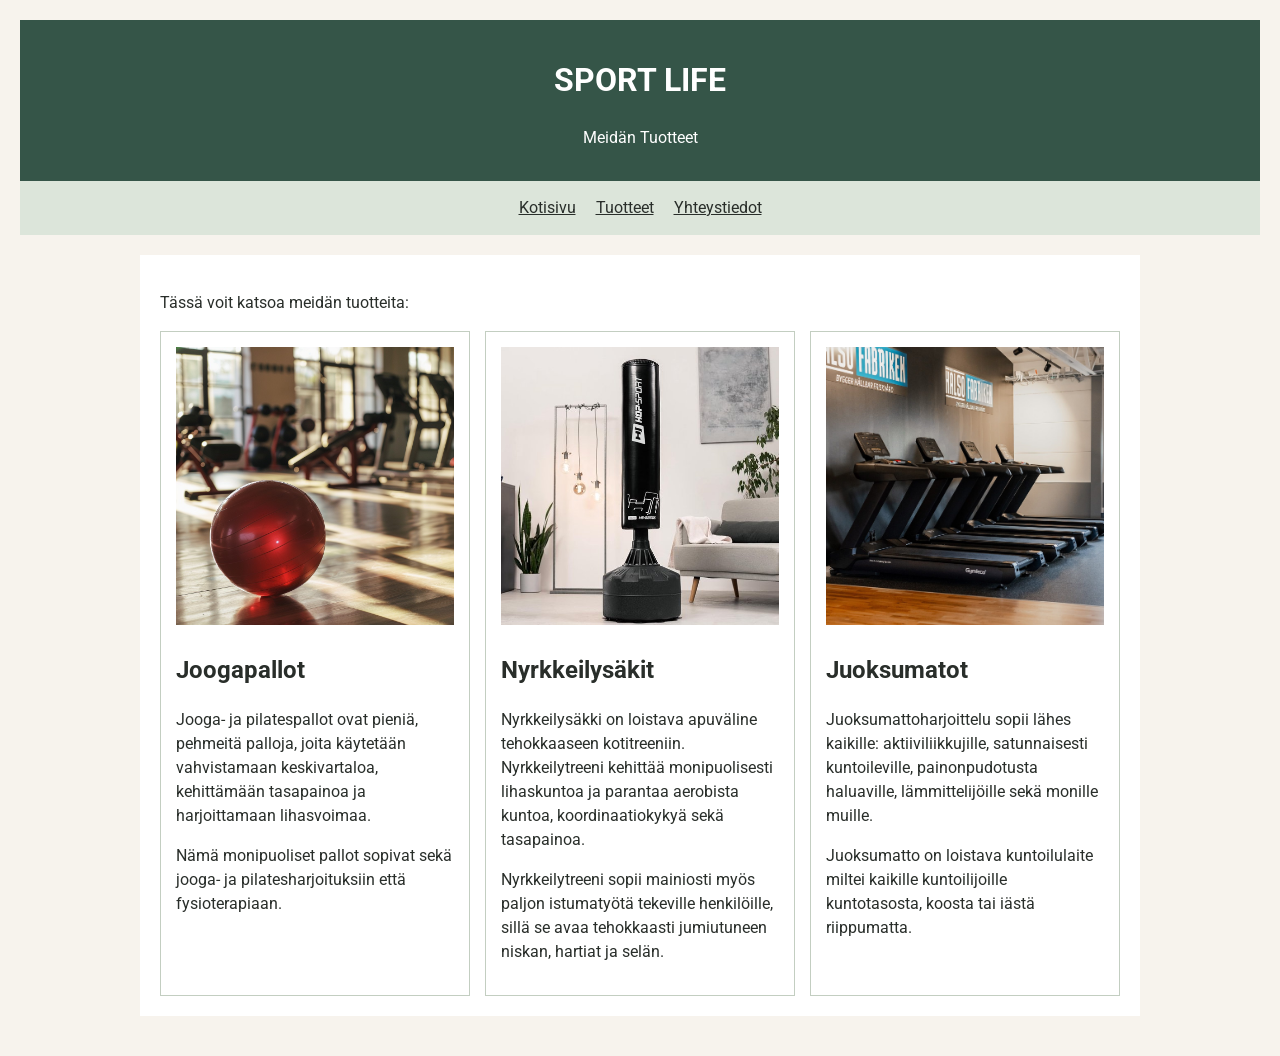
==== tehtävä/products.html @ 013dd5a3 "Valmis sivu ja README" ====
<!DOCTYPE html>
<html lang="fi">
<head>
  <meta charset="UTF-8">
  <meta name="viewport" content="width=device-width, initial-scale=1.0">
  <title>Tuotteet</title>
  <link rel="stylesheet" href="styles.css">
</head>
<body>

  <header>
    <h1>SPORT LIFE</h1>
    <p>Meidän Tuotteet</p>
  </header>

  <nav>
    <a href="index.html">Kotisivu</a>
    <a href="products.html">Tuotteet</a>
    <a href="contact.html">Yhteystiedot</a>
  </nav>

  <main>
    <p>Tässä voit katsoa meidän tuotteita:</p>

    <div class="products">
      <section>
        <img src="img/joggball.jpg" alt="Joogapallo">
        <h2>Joogapallot</h2>
        <p>Jooga- ja pilatespallot ovat pieniä, pehmeitä palloja, joita käytetään vahvistamaan keskivartaloa, kehittämään tasapainoa ja harjoittamaan lihasvoimaa.</p>
        <p>Nämä monipuoliset pallot sopivat sekä jooga- ja pilatesharjoituksiin että fysioterapiaan.</p>
      </section>

      <section>
        <img src="img/sakki.jpg" alt="Nyrkkeilysäkki">
        <h2>Nyrkkeilysäkit</h2>
        <p>Nyrkkeilysäkki on loistava apuväline tehokkaaseen kotitreeniin. Nyrkkeilytreeni kehittää monipuolisesti lihaskuntoa ja parantaa aerobista kuntoa, koordinaatiokykyä sekä tasapainoa.</p>
        <p>Nyrkkeilytreeni sopii mainiosti myös paljon istumatyötä tekeville henkilöille, sillä se avaa tehokkaasti jumiutuneen niskan, hartiat ja selän.</p>
      </section>

      <section>
        <img src="img/cardio.jpg" alt="Juoksumatto">
        <h2>Juoksumatot</h2>
        <p>Juoksumattoharjoittelu sopii lähes kaikille: aktiiviliikkujille, satunnaisesti kuntoileville, painonpudotusta haluaville, lämmittelijöille sekä monille muille.</p>
        <p>Juoksumatto on loistava kuntoilulaite miltei kaikille kuntoilijoille kuntotasosta, koosta tai iästä riippumatta.</p>
      </section>
    </div>
  </main>

</body>
</html>
---- tehtävä/styles.css ----
@import url('https://fonts.googleapis.com/css2?family=Roboto');
* {
  box-sizing: border-box;
}

body {
  margin: 0;
  padding: 20px;
  font-family: 'roboto', sans-serif;
  line-height: 1.5;
  background-color: #F7F3ED;
  color: #292E2A;
}

header {
  padding: 15px;
  text-align: center;
  background-color: #355548;
  color: white;
}

nav {
  display: flex;
  justify-content: center;
  gap: 20px;
  padding: 15px;
  background-color: #DCE5DA;
}

a {
  color: #292E2A;
}

main {
  background-color: #FFFFFF;
  max-width: 1000px;
  margin: 20px auto;
  padding: 20px;
}

img {
  max-width: 100%;
  height: auto;
}

.products {
  display: grid;
  grid-template-columns: 1fr 1fr 1fr;
  gap: 15px;
}

.products section {
  padding: 15px;
  border: 1px solid #C3CEC1;
  background-color: #FFFFFF;
}

.contact {
  display: flex;
  gap: 20px;
}

.contact div {
  width: 50%;
}

.contact img {
  width: 50%;
}
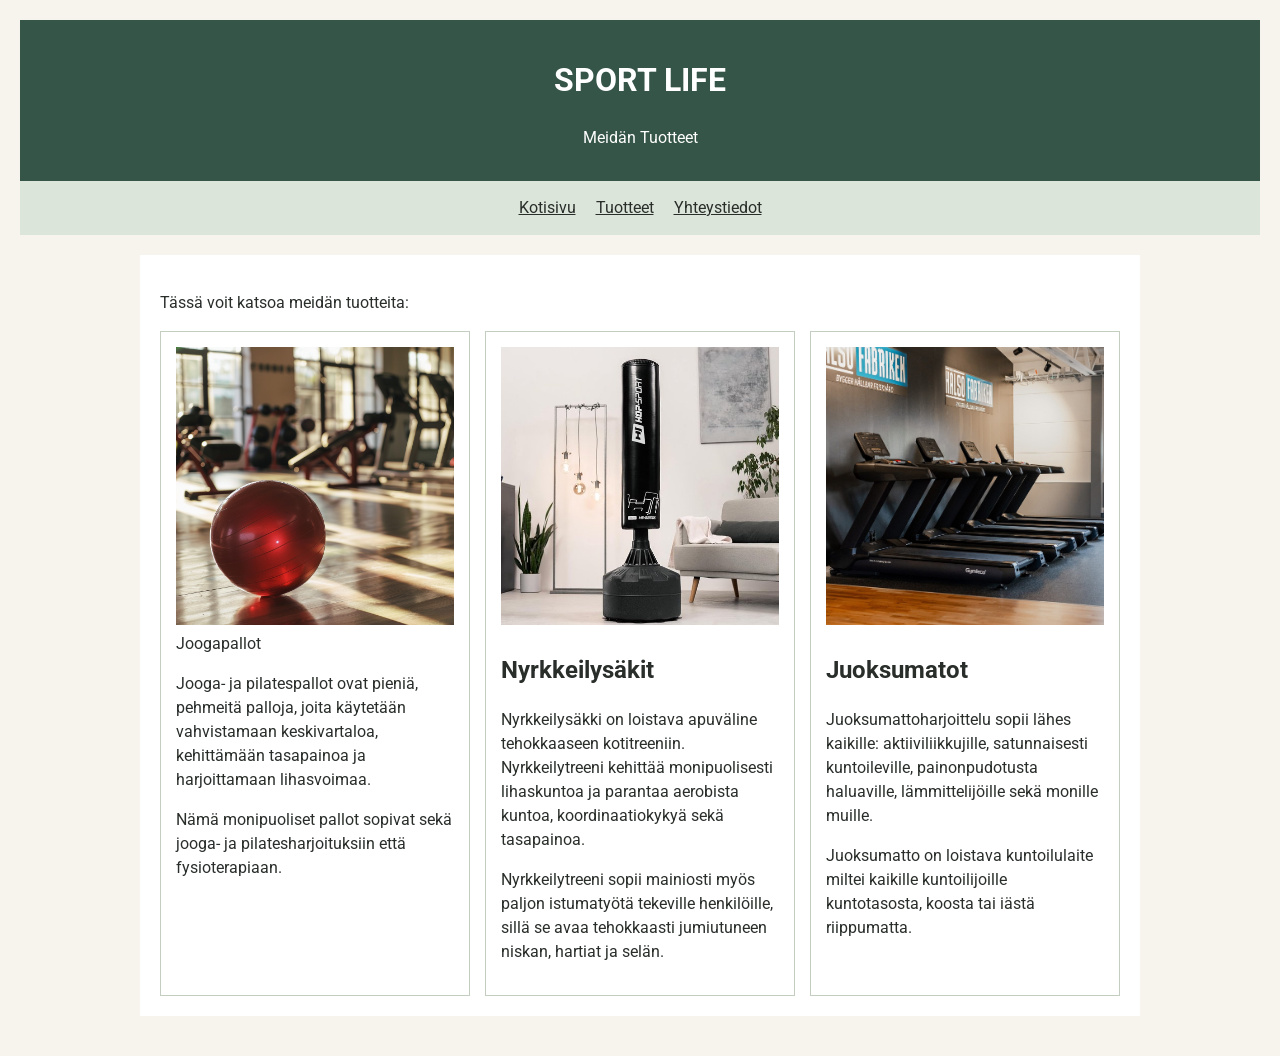
==== commit a6c37574: "Tehty mod03 tehtäviä ja readme tiedoston päivitys" ====
--- a/tehtävä/products.html
+++ b/tehtävä/products.html
@@ -25,7 +25,7 @@
 
     <div class="products">
       <section>
-        <img src="img/joggball.jpg" alt="Joogapallo">
+        <img src="img/joggball.jpg" alt="Joogapallo"
         <h2>Joogapallot</h2>
         <p>Jooga- ja pilatespallot ovat pieniä, pehmeitä palloja, joita käytetään vahvistamaan keskivartaloa, kehittämään tasapainoa ja harjoittamaan lihasvoimaa.</p>
         <p>Nämä monipuoliset pallot sopivat sekä jooga- ja pilatesharjoituksiin että fysioterapiaan.</p>
